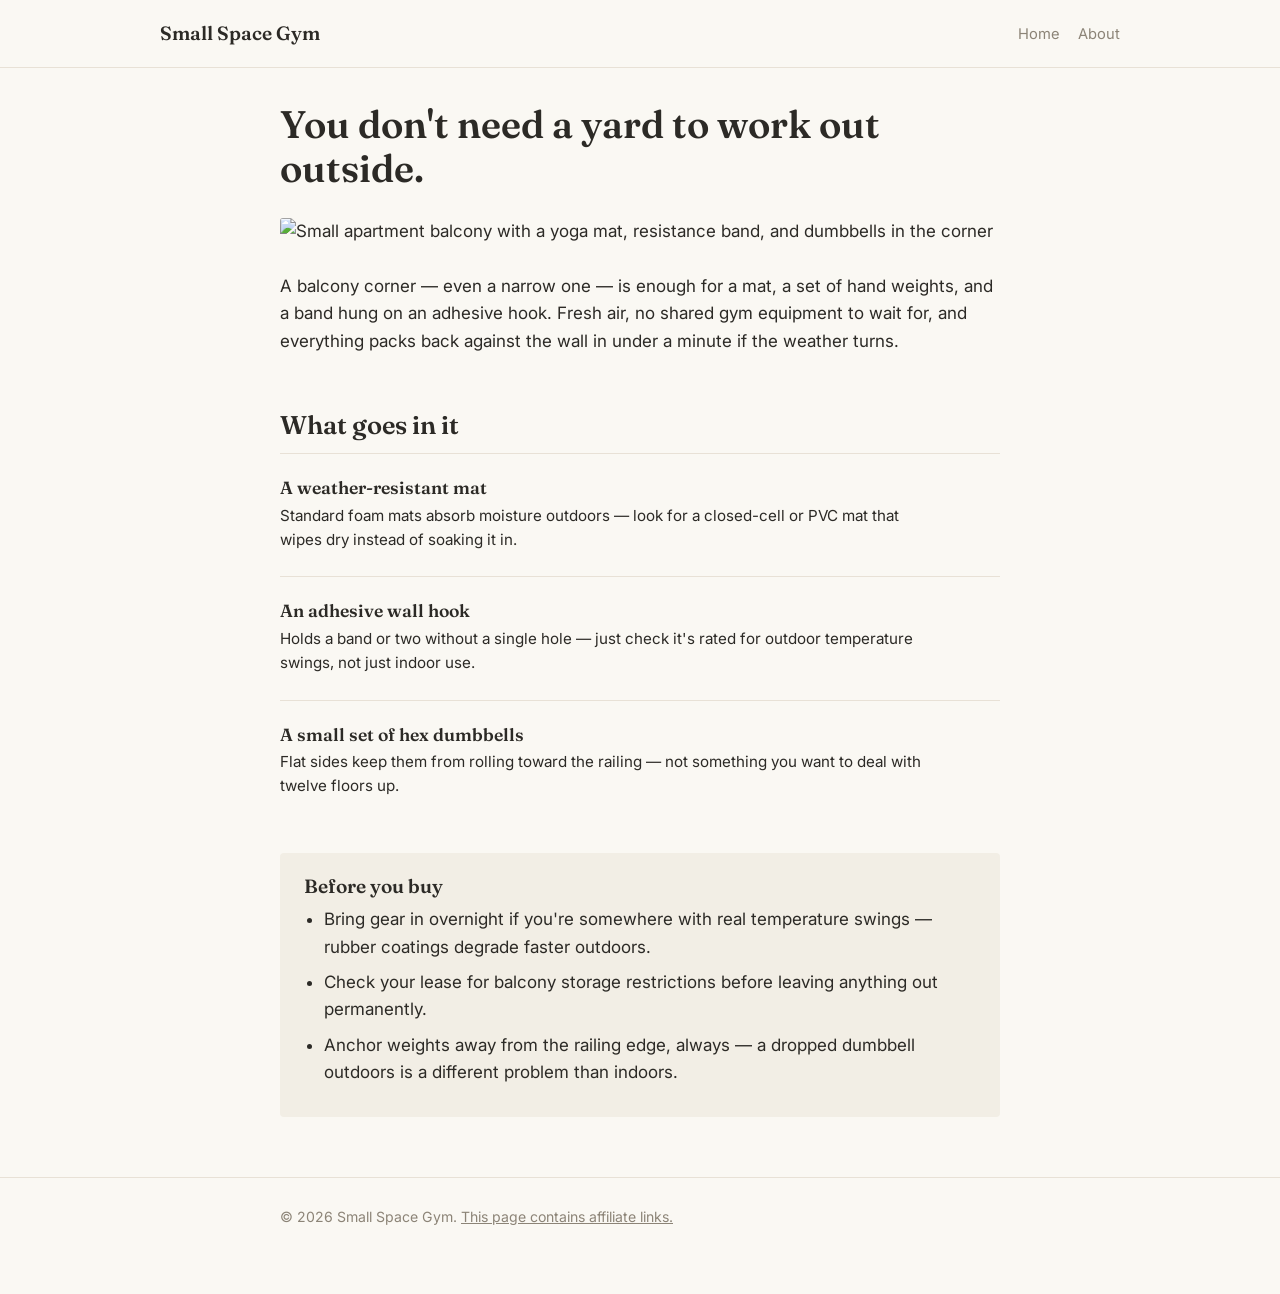
==== balcony-gym.html @ 2107f6da "Add files via upload" ====
<!DOCTYPE html>
<html lang="en">
<head>
<meta charset="UTF-8">
<meta name="viewport" content="width=device-width, initial-scale=1">
<title>Small Apartment Balcony Gym Setup | Small Space Gym</title>
<meta name="description" content="A renter-friendly workout corner for small apartment balconies — no permanent fixtures, no drilling.">
<link rel="stylesheet" href="styles.css">
</head>
<body>

<header class="site">
  <div class="wide">
    <a href="index.html" class="brand">Small Space Gym</a>
    <nav class="site"><a href="index.html">Home</a><a href="info.html#about">About</a></nav>
  </div>
</header>

<div class="wrap">
  <h1 style="margin-top:34px">You don't need a yard to work out outside.</h1>
  <img src="images/balcony-gym.jpg" alt="Small apartment balcony with a yoga mat, resistance band, and dumbbells in the corner" class="hero-img">

  <p>A balcony corner — even a narrow one — is enough for a mat, a set of hand weights, and a band hung on an adhesive hook. Fresh air, no shared gym equipment to wait for, and everything packs back against the wall in under a minute if the weather turns.</p>

  <h2>What goes in it</h2>

  <div class="product">
    <div>
      <h3>A weather-resistant mat</h3>
      <p>Standard foam mats absorb moisture outdoors — look for a closed-cell or PVC mat that wipes dry instead of soaking it in.</p>
    </div>
  </div>
  <div class="product">
    <div>
      <h3>An adhesive wall hook</h3>
      <p>Holds a band or two without a single hole — just check it's rated for outdoor temperature swings, not just indoor use.</p>
    </div>
  </div>
  <div class="product">
    <div>
      <h3>A small set of hex dumbbells</h3>
      <p>Flat sides keep them from rolling toward the railing — not something you want to deal with twelve floors up.</p>
    </div>
  </div>

  <div class="tips">
    <h2>Before you buy</h2>
    <ul>
      <li>Bring gear in overnight if you're somewhere with real temperature swings — rubber coatings degrade faster outdoors.</li>
      <li>Check your lease for balcony storage restrictions before leaving anything out permanently.</li>
      <li>Anchor weights away from the railing edge, always — a dropped dumbbell outdoors is a different problem than indoors.</li>
    </ul>
  </div>
</div>

<footer class="site">
  <div class="wrap">
    <p>© 2026 Small Space Gym. <a href="info.html#disclosure">This page contains affiliate links.</a></p>
  </div>
</footer>

</body>
</html>
---- styles.css ----
@import url('https://fonts.googleapis.com/css2?family=Fraunces:ital,wght@0,400;0,600;1,400&family=Inter:wght@400;500;600&display=swap');

:root{
  --bg:#FAF8F3;
  --ink:#2C2A26;
  --muted:#8C8477;
  --sage:#748763;
  --clay:#BE7B55;
  --line:#E8E1D6;
  --maxw:760px;
}

*{box-sizing:border-box}
html{scroll-behavior:smooth}
body{
  margin:0;
  background:var(--bg);
  color:var(--ink);
  font-family:'Inter',system-ui,sans-serif;
  line-height:1.6;
  font-size:17px;
}
h1,h2,h3{
  font-family:'Fraunces',serif;
  font-weight:600;
  line-height:1.15;
  margin:0 0 .5em;
}
h1{font-size:2.4rem}
h2{font-size:1.6rem; margin-top:2.2em}
p{margin:0 0 1.1em; max-width:65ch}
a{color:var(--clay)}
img{max-width:100%; display:block; border-radius:2px}

.wrap{max-width:var(--maxw); margin:0 auto; padding:0 20px}
.wide{max-width:1000px; margin:0 auto; padding:0 20px}

header.site{
  border-bottom:1px solid var(--line);
  padding:18px 0;
}
header.site .wide{display:flex; justify-content:space-between; align-items:center; flex-wrap:wrap; gap:10px}
.brand{font-family:'Fraunces',serif; font-weight:600; font-size:1.2rem; text-decoration:none; color:var(--ink)}
nav.site a{
  color:var(--muted);
  text-decoration:none;
  margin-left:18px;
  font-size:.92rem;
}
nav.site a:first-child{margin-left:0}
nav.site a:hover{color:var(--ink)}

.hero-img{width:100%; max-height:480px; object-fit:cover; border-radius:3px; margin:28px 0}

.topics-grid{
  display:grid;
  grid-template-columns:repeat(3,1fr);
  gap:18px;
  margin:30px 0 50px;
}
.topic-card{text-decoration:none; color:var(--ink)}
.topic-card img{aspect-ratio:3/4; object-fit:cover; margin-bottom:10px}
.topic-card h3{font-size:1.05rem; margin:0}
.topic-card span{font-size:.88rem; color:var(--muted)}

.product{
  display:flex;
  gap:20px;
  padding:24px 0;
  border-top:1px solid var(--line);
  align-items:flex-start;
}
.product img{width:150px; height:150px; object-fit:cover; flex-shrink:0}
.product h3{font-size:1.1rem; margin:0 0 .3em}
.product p{margin:0; font-size:.95rem}

.tips{background:#F2EEE5; border-radius:4px; padding:22px 24px; margin:30px 0}
.tips h2{margin-top:0; font-size:1.2rem}
.tips ul{margin:0; padding-left:1.2em}
.tips li{margin-bottom:.5em}

footer.site{
  border-top:1px solid var(--line);
  margin-top:60px;
  padding:28px 0 50px;
  font-size:.88rem;
  color:var(--muted);
}
footer.site a{color:var(--muted)}

.disclosure-note{font-size:.85rem; color:var(--muted); font-style:italic; margin-top:-6px}

@media(max-width:700px){
  .topics-grid{grid-template-columns:repeat(2,1fr)}
  .product{flex-direction:column}
  .product img{width:100%; height:220px}
  h1{font-size:1.9rem}
}
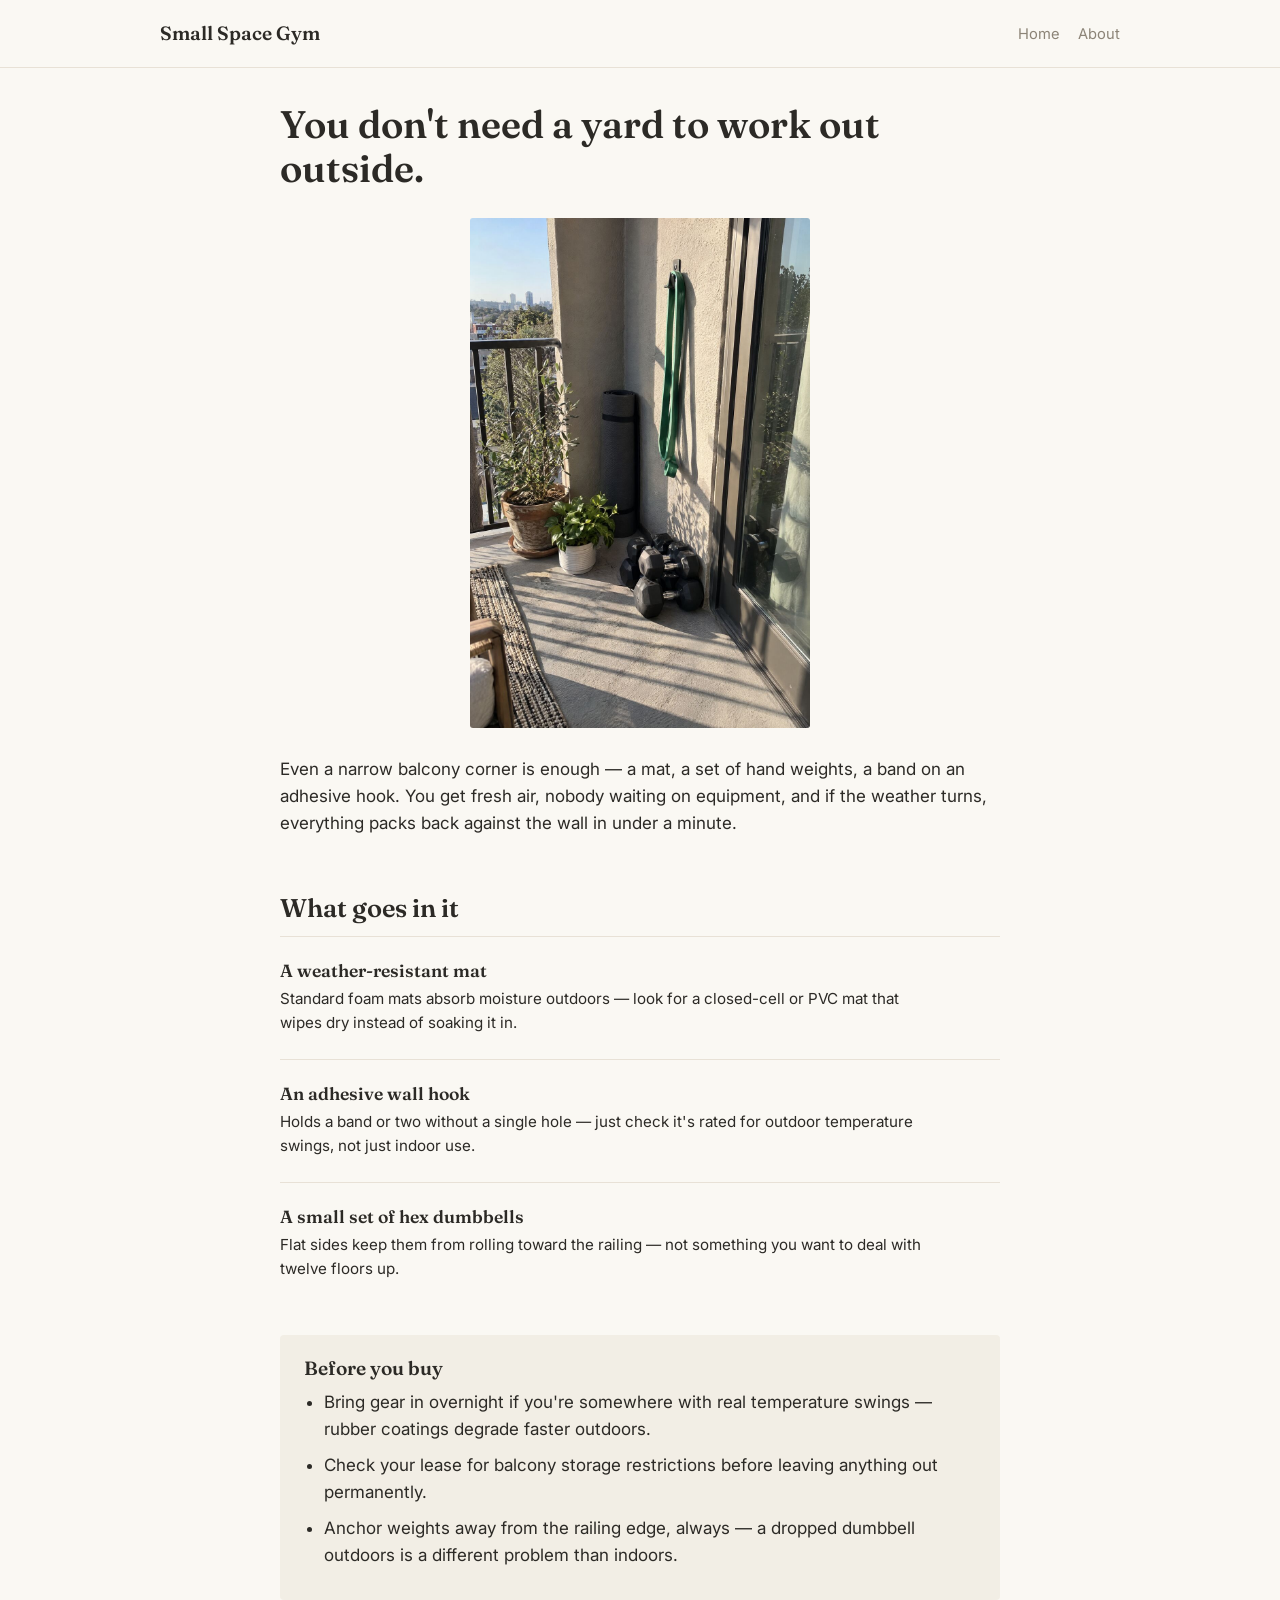
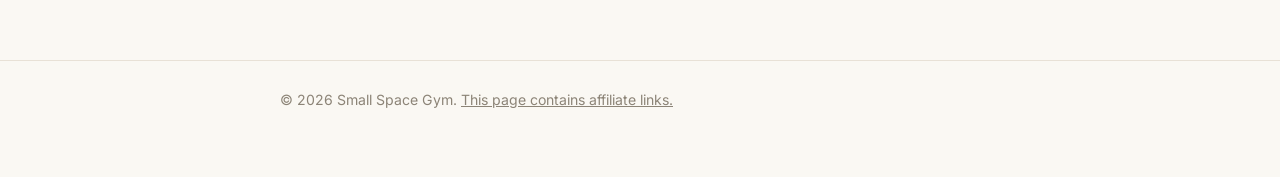
==== commit 250cc3ed: "Add files via upload" ====
--- a/balcony-gym.html
+++ b/balcony-gym.html
@@ -20,7 +20,7 @@
   <h1 style="margin-top:34px">You don't need a yard to work out outside.</h1>
   <img src="images/balcony-gym.jpg" alt="Small apartment balcony with a yoga mat, resistance band, and dumbbells in the corner" class="hero-img">
 
-  <p>A balcony corner — even a narrow one — is enough for a mat, a set of hand weights, and a band hung on an adhesive hook. Fresh air, no shared gym equipment to wait for, and everything packs back against the wall in under a minute if the weather turns.</p>
+  <p>Even a narrow balcony corner is enough — a mat, a set of hand weights, a band on an adhesive hook. You get fresh air, nobody waiting on equipment, and if the weather turns, everything packs back against the wall in under a minute.</p>
 
   <h2>What goes in it</h2>
 
--- a/styles.css
+++ b/styles.css
@@ -50,7 +50,8 @@
 nav.site a:first-child{margin-left:0}
 nav.site a:hover{color:var(--ink)}
 
-.hero-img{width:100%; max-height:480px; object-fit:cover; border-radius:3px; margin:28px 0}
+.hero-home{width:100%; max-height:480px; object-fit:cover; border-radius:3px; margin:28px 0}
+.hero-img{width:100%; max-width:340px; height:auto; display:block; border-radius:3px; margin:28px auto}
 
 .topics-grid{
   display:grid;
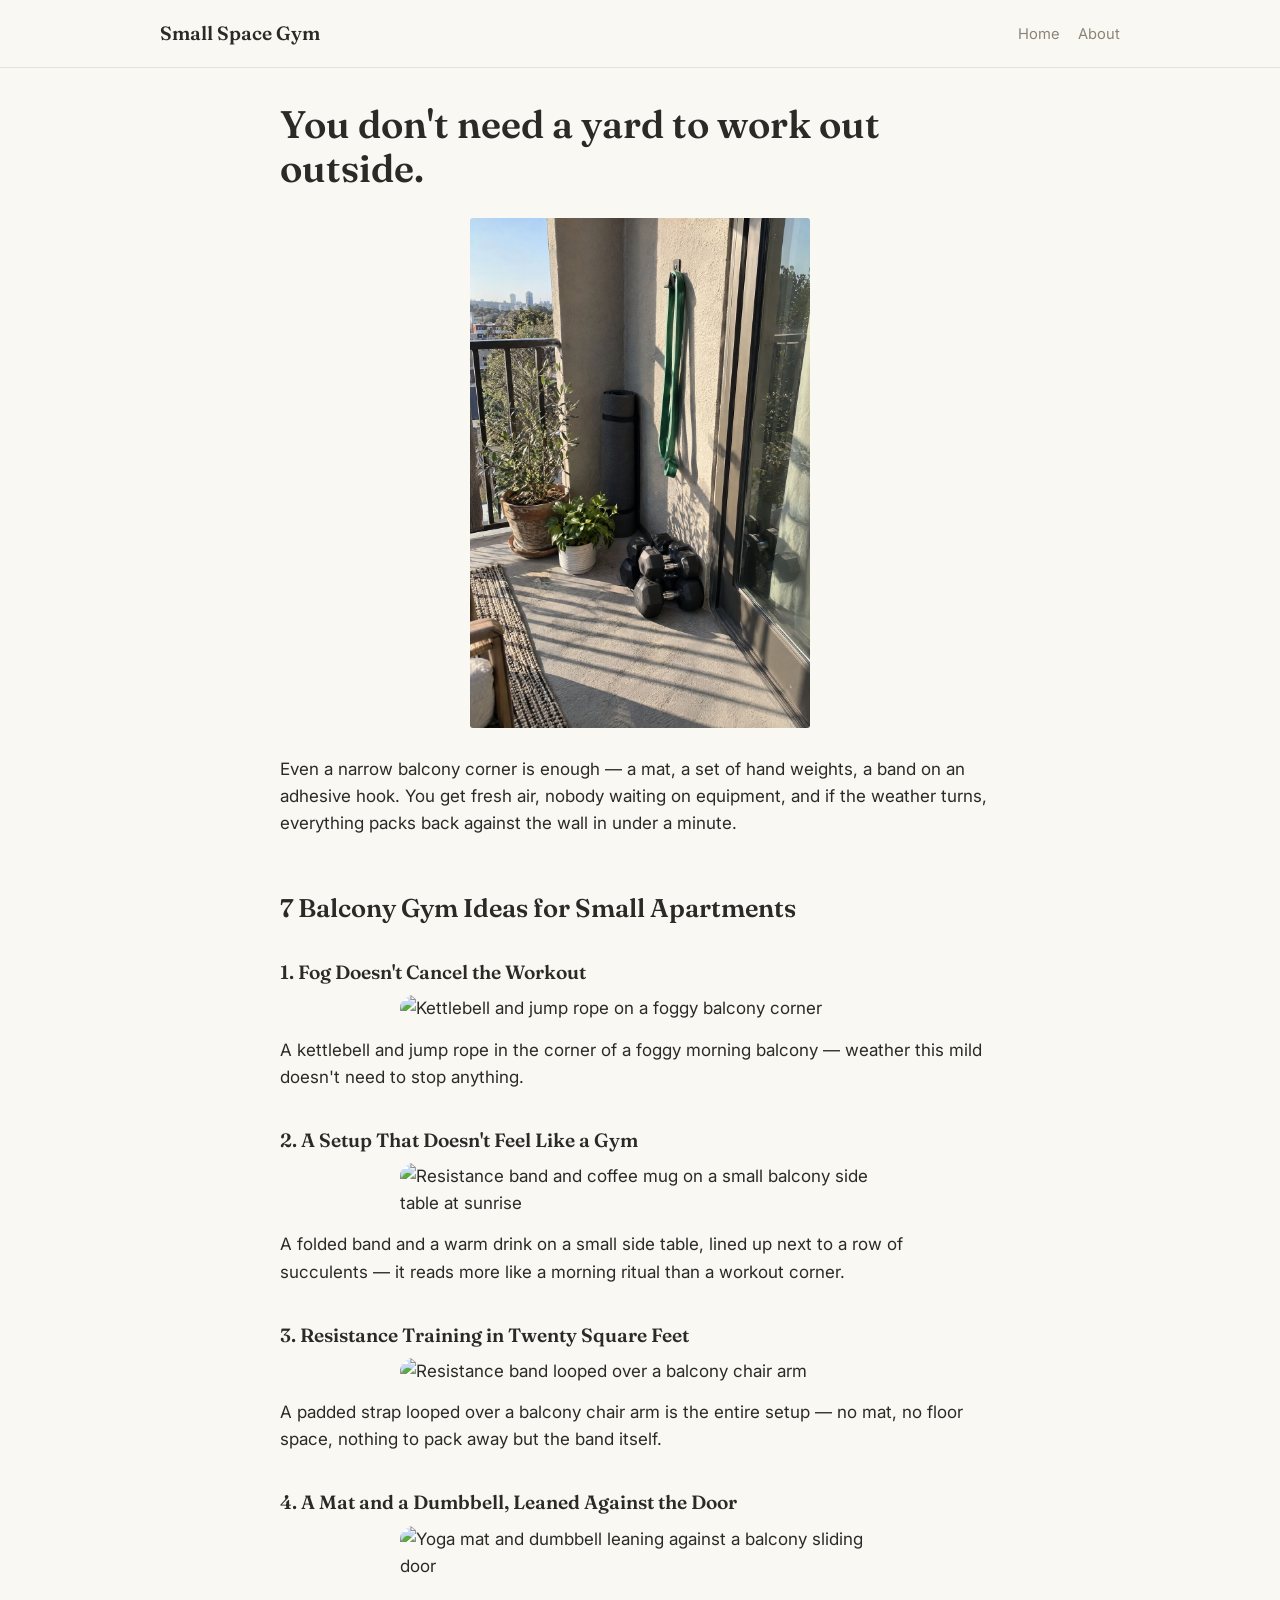
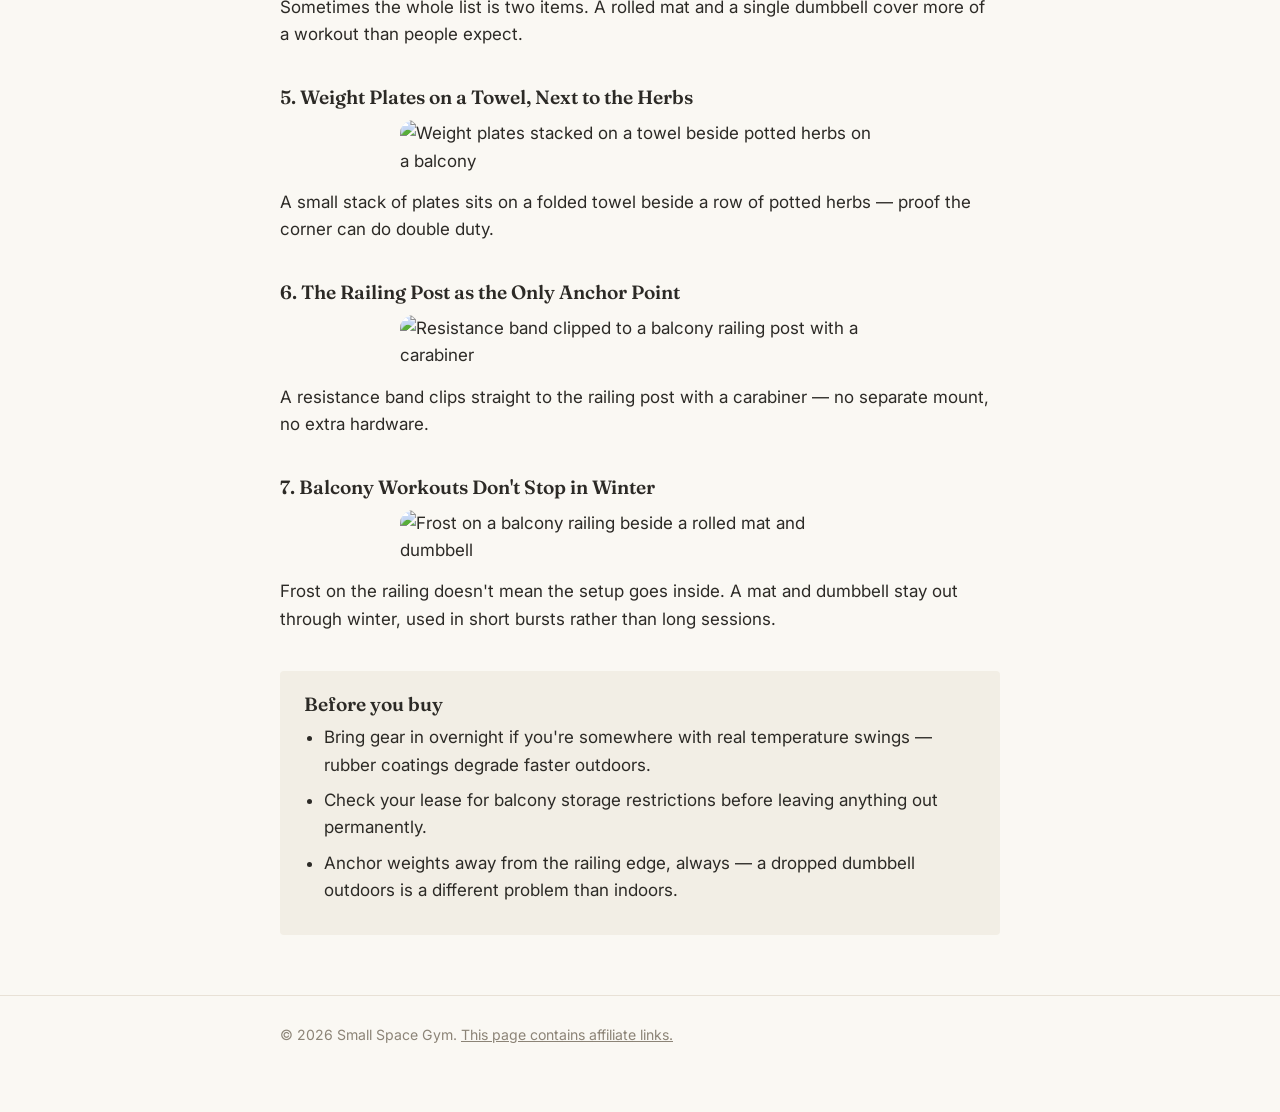
==== commit 16fe0b63: "Rename balcony-gym (1).html to balcony-gym.html" ====
--- a/balcony-gym.html
+++ b/balcony-gym.html
@@ -3,8 +3,8 @@
 <head>
 <meta charset="UTF-8">
 <meta name="viewport" content="width=device-width, initial-scale=1">
-<title>Small Apartment Balcony Gym Setup | Small Space Gym</title>
-<meta name="description" content="A renter-friendly workout corner for small apartment balconies — no permanent fixtures, no drilling.">
+<title>7 Balcony Gym Ideas for Small Apartments | Small Space Gym</title>
+<meta name="description" content="7 real balcony workout setups for small apartments — year-round, renter-friendly, no permanent fixtures.">
 <link rel="stylesheet" href="styles.css">
 </head>
 <body>
@@ -22,25 +22,48 @@
 
   <p>Even a narrow balcony corner is enough — a mat, a set of hand weights, a band on an adhesive hook. You get fresh air, nobody waiting on equipment, and if the weather turns, everything packs back against the wall in under a minute.</p>
 
-  <h2>What goes in it</h2>
+  <h2>7 Balcony Gym Ideas for Small Apartments</h2>
 
-  <div class="product">
-    <div>
-      <h3>A weather-resistant mat</h3>
-      <p>Standard foam mats absorb moisture outdoors — look for a closed-cell or PVC mat that wipes dry instead of soaking it in.</p>
-    </div>
+  <div class="list-item">
+    <h3>1. Fog Doesn't Cancel the Workout</h3>
+    <img src="images/balcony-gym-2.jpg" alt="Kettlebell and jump rope on a foggy balcony corner">
+    <p>A kettlebell and jump rope in the corner of a foggy morning balcony — weather this mild doesn't need to stop anything.</p>
   </div>
-  <div class="product">
-    <div>
-      <h3>An adhesive wall hook</h3>
-      <p>Holds a band or two without a single hole — just check it's rated for outdoor temperature swings, not just indoor use.</p>
-    </div>
+
+  <div class="list-item">
+    <h3>2. A Setup That Doesn't Feel Like a Gym</h3>
+    <img src="images/balcony-gym-3.jpg" alt="Resistance band and coffee mug on a small balcony side table at sunrise">
+    <p>A folded band and a warm drink on a small side table, lined up next to a row of succulents — it reads more like a morning ritual than a workout corner.</p>
   </div>
-  <div class="product">
-    <div>
-      <h3>A small set of hex dumbbells</h3>
-      <p>Flat sides keep them from rolling toward the railing — not something you want to deal with twelve floors up.</p>
-    </div>
+
+  <div class="list-item">
+    <h3>3. Resistance Training in Twenty Square Feet</h3>
+    <img src="images/balcony-gym-4.jpg" alt="Resistance band looped over a balcony chair arm">
+    <p>A padded strap looped over a balcony chair arm is the entire setup — no mat, no floor space, nothing to pack away but the band itself.</p>
+  </div>
+
+  <div class="list-item">
+    <h3>4. A Mat and a Dumbbell, Leaned Against the Door</h3>
+    <img src="images/balcony-gym-5.jpg" alt="Yoga mat and dumbbell leaning against a balcony sliding door">
+    <p>Sometimes the whole list is two items. A rolled mat and a single dumbbell cover more of a workout than people expect.</p>
+  </div>
+
+  <div class="list-item">
+    <h3>5. Weight Plates on a Towel, Next to the Herbs</h3>
+    <img src="images/balcony-gym-6.jpg" alt="Weight plates stacked on a towel beside potted herbs on a balcony">
+    <p>A small stack of plates sits on a folded towel beside a row of potted herbs — proof the corner can do double duty.</p>
+  </div>
+
+  <div class="list-item">
+    <h3>6. The Railing Post as the Only Anchor Point</h3>
+    <img src="images/balcony-gym-7.jpg" alt="Resistance band clipped to a balcony railing post with a carabiner">
+    <p>A resistance band clips straight to the railing post with a carabiner — no separate mount, no extra hardware.</p>
+  </div>
+
+  <div class="list-item">
+    <h3>7. Balcony Workouts Don't Stop in Winter</h3>
+    <img src="images/balcony-gym-8.jpg" alt="Frost on a balcony railing beside a rolled mat and dumbbell">
+    <p>Frost on the railing doesn't mean the setup goes inside. A mat and dumbbell stay out through winter, used in short bursts rather than long sessions.</p>
   </div>
 
   <div class="tips">
--- a/styles.css
+++ b/styles.css
@@ -75,6 +75,11 @@
 .product h3{font-size:1.1rem; margin:0 0 .3em}
 .product p{margin:0; font-size:.95rem}
 
+.list-item{margin:38px 0}
+.list-item h3{font-size:1.2rem; margin-bottom:12px}
+.list-item img{width:100%; max-width:480px; border-radius:14px; display:block; margin:0 auto 14px}
+.list-item p{margin:0}
+
 .tips{background:#F2EEE5; border-radius:4px; padding:22px 24px; margin:30px 0}
 .tips h2{margin-top:0; font-size:1.2rem}
 .tips ul{margin:0; padding-left:1.2em}
